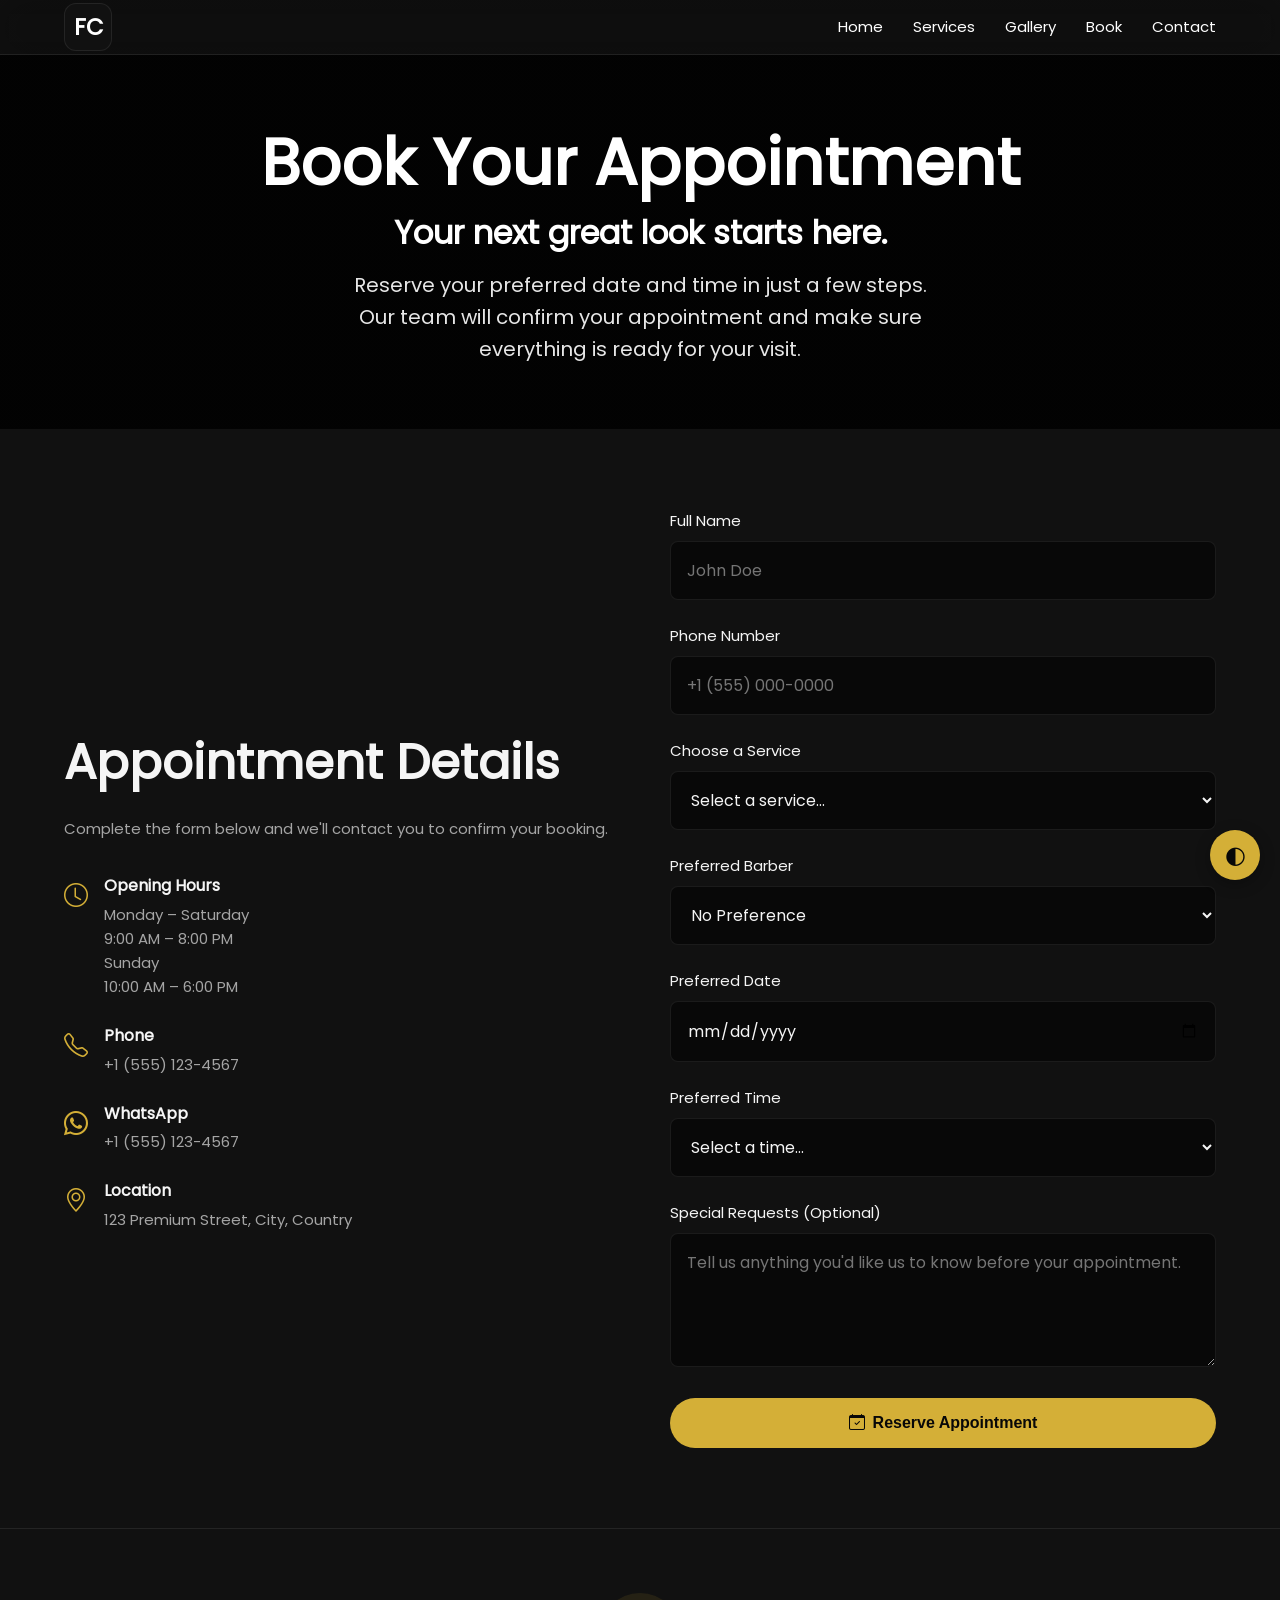
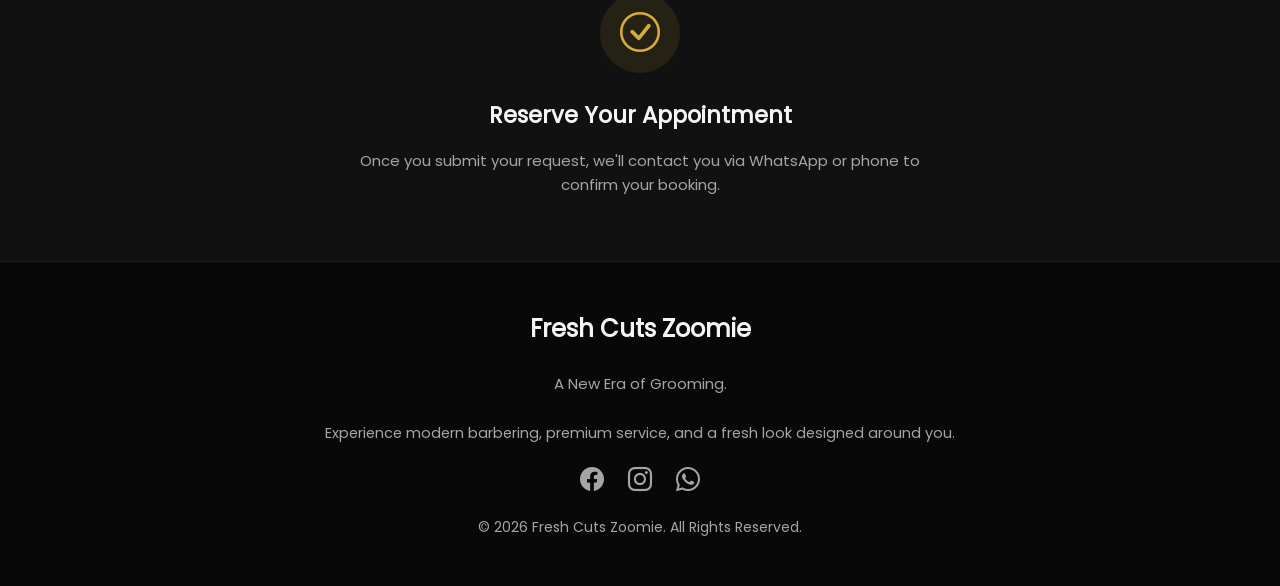
==== booking.html @ 2fecb8e7 "Add salon website files" ====
<!DOCTYPE html>
<html lang="en">
<head>
  <meta charset="UTF-8" />
  <meta name="viewport" content="width=device-width, initial-scale=1.0" />
  <title>Book Appointment | Fresh Cuts Zoomie</title>

  <link rel="stylesheet" href="assets/css/style.css" />
  <link rel="stylesheet" href="assets/css/bootstrap-icons.css" />
  <link rel="stylesheet" href="assets/css/header.css" />
  <link rel="stylesheet" href="assets/css/home.css" />
</head>
<body data-theme="obsidian">

    <header>
        <nav>
            <div class="logo ctr">
                <h2>FC</h2>
            </div>

            <button class="hamburger" id="hamburger">
                <span></span>
                <span></span>
                <span></span>
            </button>

            <ul class="nav-links fl">
                <li><a href="index.html">Home</a></li>
                <li><a href="index.html#services">Services</a></li>
                <li><a href="index.html#gallery">Gallery</a></li>
                <li><a href="booking.html" class="active">Book</a></li>
                <li><a href="contact.html">Contact</a></li>
            </ul>
        </nav>

        <div class="side-drawer" id="sideDrawer">
            <button class="close-drawer" id="closeDrawer">
                <i class="bi bi-x-lg"></i>
            </button>
            <ul class="drawer-links">
                <li><a href="index.html" class="drawer-link"><i class="bi bi-house"></i> Home</a></li>
                <li><a href="index.html#services" class="drawer-link"><i class="bi bi-scissors"></i> Services</a></li>
                <li><a href="index.html#gallery" class="drawer-link"><i class="bi bi-images"></i> Gallery</a></li>
                <li><a href="booking.html" class="drawer-link"><i class="bi bi-calendar-check"></i> Book</a></li>
                <li><a href="contact.html" class="drawer-link"><i class="bi bi-envelope"></i> Contact</a></li>
            </ul>
            <div class="drawer-footer">
                <div class="drawer-branding">
                    <div class="drawer-logo">FC</div>
                    <h4>Fresh Cuts Zoomie</h4>
                    <p>New Era of Hair Cuts</p>
                </div>
                <div class="drawer-socials">
                    <a href="#"><i class="bi bi-facebook"></i></a>
                    <a href="#"><i class="bi bi-instagram"></i></a>
                    <a href="#"><i class="bi bi-whatsapp"></i></a>
                </div>
            </div>
        </div>
    </header>

    <!-- Booking Hero -->
    <section class="booking-hero fl-c fade-up">
        <div class="contact-hero-content">
            <h1>Book Your Appointment</h1>
            <h2>Your next great look starts here.</h2>
            <p>Reserve your preferred date and time in just a few steps. Our team will confirm your appointment and make sure everything is ready for your visit.</p>
        </div>
    </section>

    <!-- Booking Form Section -->
    <section class="contact-form fl-c fade-up">
        <div class="contact-content h-sp">

            <div class="contact-info">
                <h2>Appointment Details</h2>
                <p>Complete the form below and we'll contact you to confirm your booking.</p>
                
                <div class="contact-details">
                    <div class="contact-item">
                        <i class="bi bi-clock"></i>
                        <div>
                            <h4>Opening Hours</h4>
                            <p>Monday – Saturday</p>
                            <p>9:00 AM – 8:00 PM</p>
                            <p>Sunday</p>
                            <p>10:00 AM – 6:00 PM</p>
                        </div>
                    </div>

                    <div class="contact-item">
                        <i class="bi bi-telephone"></i>
                        <div>
                            <h4>Phone</h4>
                            <p>+1 (555) 123-4567</p>
                        </div>
                    </div>

                    <div class="contact-item">
                        <i class="bi bi-whatsapp"></i>
                        <div>
                            <h4>WhatsApp</h4>
                            <p>+1 (555) 123-4567</p>
                        </div>
                    </div>

                    <div class="contact-item">
                        <i class="bi bi-geo-alt"></i>
                        <div>
                            <h4>Location</h4>
                            <p>123 Premium Street, City, Country</p>
                        </div>
                    </div>
                </div>
            </div>

            <div class="contact-form-wrapper">
                <form class="contact-form-inner" id="bookingForm">
                    <div class="form-group">
                        <label for="name">Full Name</label>
                        <input type="text" id="name" name="name" placeholder="John Doe" required>
                    </div>

                    <div class="form-group">
                        <label for="phone">Phone Number</label>
                        <input type="tel" id="phone" name="phone" placeholder="+1 (555) 000-0000" required>
                    </div>

                    <div class="form-group">
                        <label for="service">Choose a Service</label>
                        <select id="service" name="service" required>
                            <option value="">Select a service...</option>
                            <option value="classic">Classic Fade</option>
                            <option value="premium">Premium Haircut</option>
                            <option value="beard">Beard Experience</option>
                            <option value="styling">Hair Styling</option>
                            <option value="transformation">Complete Transformation</option>
                        </select>
                    </div>

                    <div class="form-group">
                        <label for="barber">Preferred Barber</label>
                        <select id="barber" name="barber">
                            <option value="">No Preference</option>
                            <option value="michael">Michael</option>
                            <option value="brian">Brian</option>
                            <option value="david">David</option>
                            <option value="james">James</option>
                        </select>
                    </div>

                    <div class="form-group">
                        <label for="date">Preferred Date</label>
                        <input type="date" id="date" name="date" required>
                    </div>

                    <div class="form-group">
                        <label for="time">Preferred Time</label>
                        <select id="time" name="time" required>
                            <option value="">Select a time...</option>
                            <option value="09:00">9:00 AM</option>
                            <option value="10:00">10:00 AM</option>
                            <option value="11:00">11:00 AM</option>
                            <option value="12:00">12:00 PM</option>
                            <option value="13:00">1:00 PM</option>
                            <option value="14:00">2:00 PM</option>
                            <option value="15:00">3:00 PM</option>
                            <option value="16:00">4:00 PM</option>
                            <option value="17:00">5:00 PM</option>
                            <option value="18:00">6:00 PM</option>
                            <option value="19:00">7:00 PM</option>
                        </select>
                    </div>

                    <div class="form-group">
                        <label for="notes">Special Requests (Optional)</label>
                        <textarea id="notes" name="notes" rows="4" placeholder="Tell us anything you'd like us to know before your appointment."></textarea>
                    </div>

                    <button type="submit" class="submit-btn">
                        <i class="bi bi-calendar-check"></i> Reserve Appointment
                    </button>
                </form>
            </div>

        </div>
    </section>

    <!-- Confirmation Note -->
    <section class="booking-confirmation fl-c fade-up">
        <div class="confirmation-content">
            <div class="confirmation-icon">
                <i class="bi bi-check-circle"></i>
            </div>
            <h2>Reserve Your Appointment</h2>
            <p>Once you submit your request, we'll contact you via WhatsApp or phone to confirm your booking.</p>
        </div>
    </section>


    <!-- Footer -->
    <footer class="footer fl-c">
        <h3>Fresh Cuts Zoomie</h3>
        <p>A New Era of Grooming.</p>
        <p style="font-size: 0.9rem; color: var(--text-muted); margin-top: 10px;">Experience modern barbering, premium service, and a fresh look designed around you.</p>

        <div class="footer-socials fl">
            <a href="#"><i class="bi bi-facebook"></i></a>
            <a href="#"><i class="bi bi-instagram"></i></a>
            <a href="#"><i class="bi bi-whatsapp"></i></a>
        </div>

        <small>© 2026 Fresh Cuts Zoomie. All Rights Reserved.</small>
    </footer>


    <script src="assets/js/app.js"></script>
</body>
</html>
---- assets/css/style.css ----
*{
    box-sizing: border-box;
    padding: 0%;
    margin: 0%;
    list-style: none;
}


:root{
    /* Default Obsidian Theme */
    --bg: #080808;
    --surface: #111111;
    --surface-secondary: #181818;
    --text-primary: #F5F5F5;
    --text-muted: #A5A5A5;
    --accent: #D4AF37;
    --accent-hover: #E5C048;
    --border: rgba(255,255,255,0.08);
    --border-hover: rgba(255,255,255,0.15);
    --glass: rgba(255,255,255,0.05);
    --shadow: 0 20px 40px rgba(0,0,0,0.4);
}

[data-theme="ivory"] {
    /* Ivory Studio Theme */
    --bg: #FAF8F3;
    --surface: #FFFFFF;
    --surface-secondary: #F2EDE5;
    --text-primary: #171717;
    --text-muted: #777777;
    --accent: #B08D57;
    --accent-hover: #C49D63;
    --border: rgba(0,0,0,0.08);
    --border-hover: rgba(0,0,0,0.15);
    --glass: rgba(0,0,0,0.02);
    --shadow: 0 20px 40px rgba(0,0,0,0.08);
}


@font-face {
    font-family: "Poppins";
    src: url(../fonts/Poppins-Regular.woff);
}

body{
    font-family: "Poppins", sans-serif;
    font-size: 15px;
    line-height: 1.6;
    scroll-behavior: smooth;
    background: var(--bg);
    color: var(--text-primary);
    transition: background 0.3s ease, color 0.3s ease;
}

img{
    width: 100%;
    height: 100%;
    object-fit: cover;
}

.img img{
    width: 100%;
    height: 100%;
    object-fit: cover;
}

/* default classes */
.ctr{
    display: flex;
    align-items: center;
    justify-content: center;
}

.fl-c{
    display: flex;
    align-items: center;
    justify-content: center;
    flex-direction: column;
}

.fl{
    display: flex;
}

.v-sp{
    display: flex;
    align-items: center;
    justify-content: space-between;
    flex-direction: column;
}

.h-sp{
    display: flex;
    align-items: center;
    justify-content: space-between;
}

/* Scroll Animations */
.fade-up {
    opacity: 0;
    transform: translateY(30px);
    transition: opacity 0.6s ease-out, transform 0.6s ease-out;
}

.fade-up.visible {
    opacity: 1;
    transform: translateY(0);
}

.reveal {
    opacity: 0;
    transform: scale(0.95);
    transition: opacity 0.8s ease-out, transform 0.8s ease-out;
}

.reveal.visible {
    opacity: 1;
    transform: scale(1);
}

.zoom-in {
    opacity: 0;
    transform: scale(0.9);
    transition: opacity 0.7s ease-out, transform 0.7s ease-out;
}

.zoom-in.visible {
    opacity: 1;
    transform: scale(1);
}

/* Mobile Optimizations */
@media (max-width: 768px) {
    * {
        box-sizing: border-box;
    }

    html, body {
        overflow-x: hidden;
        width: 100%;
    }

    body {
        font-size: 14px;
    }

    header nav {
        width: 100% !important;
        padding: 0.5rem 1rem !important;
    }

    header nav .logo {
        width: 35px !important;
        height: 35px !important;
    }

    header nav .logo h2 {
        font-size: 14px;
        padding: 14px;
    }

    header nav .nav-links {
        gap: 15px;
        font-size: 0.875rem;
        display: none;
    }

    header .hamburger {
        display: flex !important;
        font-size: 0.5rem !important;
    }

    /* Hero */
    .hero{
        padding-top: 2rem !important;
    }

    .hero .hero-cont {
        padding: 1.5rem 1rem !important;
        height: auto !important;
        flex-direction: column;
        text-align: center;
    }

    .hero .hero-cont .h-c-l h1 {
        font-size: clamp(1.75rem, 12vw, 3rem);
        letter-spacing: -1px;
        line-height: 1.1;
    }

    .hero .hero-cont .h-c-l h2 {
        font-size: 0.875rem;
    }

    .hero .hero-cont .h-c-l p {
        font-size: 0.875rem;
        max-width: 100%;
        line-height: 1.5;
    }

    .hero .hero-cont .h-cta {
        flex-direction: column;
        width: 100%;
        gap: 10px;
    }

    .hero .hero-cont .h-cta a {
        width: 100%;
        justify-content: center;
        padding: 0.5rem 1rem;
        font-size: 0.875rem;
    }

    .hero .h-c-r {
        display: none;
    }



/* h-bottom */

#xem
{
    padding: 2rem 1.5rem !important;
}

    .h-bottom {
        width: 100% !important;
        height: auto;
        padding: 1rem 0 !important;
    }

    .h-bottom .h-btm-01 {
        flex-direction: column !important;
        gap: 15px; 
    }

    .h-bottom .h-btm-01 .img {
        width: 100% !important;
        height: 180px;
    }

    .h-bottom .facts {
        width: 100% !important;
    }

    .h-bottom .facts .facts-wrapper .fact-01 {
        height: auto !important;
        flex-direction: column;
        gap: 15px;
        padding: 15px;
    }

    .h-bottom .facts .facts-wrapper .fact-01 .ft-1 {
        width: 100% !important;
        text-align: center;
        padding: 10px;
    }

    .h-bottom .facts .facts-wrapper .fact-01 .ft-1:nth-child(1) {
        border-right: none;
        border-bottom: 1px solid var(--border);
    }

    .cta-content h3{
        width: 100% !important;
        font-size: 26px !important;
    }


    /* About */

    .abt {
        width: 100%;
        height: auto !important;
        padding: 2rem 1rem !important;
        flex-direction: column;
    }

    .abt .abt-l {
        width: 100% !important;
    }

    .abt .abt-l .img {
        margin-top: 20px;
        height: 200px;
    }

    .abt .abt-r {
        width: 100%;
        align-items: stretch;
        flex-direction: column !important;
    }

    .abt .abt-r .xp {
        flex-direction: column;
        height: auto !important;
        padding: 15px;
    }

    .abt .abt-r .xp h3 {
        font-size: 2rem;
    }

    /* services */

    .services {
        height: auto !important;
        padding: 2rem 1.5rem !important;
    }

    .services .ser-cards {
        flex-direction: column;
        gap: 20px;
    }

    .services .ser-cards .ser-c {
        width: 100% !important;
        height: auto;
        border-radius: 16px !important;
    }

    .services .ser-cards .ser-c .ser-img {
        height: 180px;
    }

    /* Testimonial */

    .test {
        height: auto;
        padding: 2rem 1rem !important;
    }

    .test .tst-slider .tst-sld {
        width: 100% !important;
        height: auto;
        flex-direction: column;
        text-align: center;
        padding: 20px;
    }

    .test .tst-slider .tst-sld .img {
        width: 80px !important;
        height: 80px !important;
        border-radius: 100% !important;
        background: var(--surface-secondary) !important;
        overflow: hidden !important;
        border: 3px solid var(--border) !important;
        box-shadow: var(--shadow) !important;
    }

    .test .tst-slider .tst-sld .img img {
        width: 100% !important;
        height: 100% !important;
        object-fit: cover !important;
    }

    /* CTA Section */
    .cta-section{
        width: 100%;
        background: var(--surface);
        border-top: 1px solid var(--border);
        padding: 4rem 4rem;
    }

    .cta-section .h-bottom{
        padding: 0;
        min-height: auto;
    }

    .cta-section .h-btm-01{
        gap: 40px;
    }

    .cta-section .h-btm-01 .img{
        width: 35%;
        height: 300px;
        border-radius: 16px;
    }

    .cta-section .h-btm-01 .img img{
        width: 100%;
        height: 100%;
        object-fit: cover;
    }

    .cta-section .cta-content{
        width: 55%;
        gap: 24px;
        padding: 0;
    }

    .cta-section .cta-content h3{
        font-size: 2.5rem;
    }

    .cta-section .cta-content p{
        font-size: 1.1rem;
    }

    .cta-section .cta-buttons{
        gap: 16px;
    }

    .cta-section .cta-primary, .cta-section .cta-secondary{
        padding: 14px 28px;
    }

    .cta-section .cta-features{
        flex-direction: row;
        gap: 24px;
    }

    .incta {
        height: auto;
        padding: 2rem 1rem;
    }

    .incta .incta-inner {
        flex-direction: column;
    }

    .incta .in-slide {
        width: 100%;
    }

    /* Gallery */

    .gallery {
        padding: 2rem 1rem !important;
    }

    .gallery .gal-grid .top-gal {
        flex-direction: column;
    }

    .gallery .gal-grid .top-gal:nth-child(2) {
        flex-direction: column;
    }

    .gallery .gal-grid .top-gal .gal-img {
        width: 100% !important;
        height: 200px;
    }

    .booking {
        padding: 2rem 1rem !important;
    }

    .booking .book-btns {
        flex-direction: column;
        width: 100% !important;
    }

    .booking .book-btns a {
        width: 100% !important;
        justify-content: center;
    }

    .footer {
        padding: 2rem 1rem !important;
        text-align: center;
    }

    .footer .footer-socials {
        justify-content: center;
    }

    /* Theme switcher on mobile */
    .theme-switcher {
        bottom: 15px !important;
        right: 15px !important;
        width: 45px !important;
        height: 45px !important;
        font-size: 20px !important;
    }

    /* Pricing Section Mobile */
    .pricing {
        padding: 2rem 1.5rem !important;
    }

    .pricing .pricing-cards {
        flex-direction: column;
    }

    .pricing .price-card {
        max-width: 100%;
        width: 100%;
    }

    .pricing .price-card.featured {
        transform: scale(1);
    }

    .pricing .price-card.featured:hover {
        transform: translateY(-8px);
    }

    /* Team Section Mobile */
    .team {
        padding: 2rem 1.5rem !important;
    }

    .team .team-grid {
        flex-direction: column;
    }

    .team .team-member {
        width: 100% !important;
    }

    /* FAQ Section Mobile */
    .faq {
        padding: 2rem 1.5rem !important;
    }

    .faq .faq-container {
        max-width: 100% !important;
    }

    /* Location Section Mobile */
    .location {
        padding: 2rem 1.5rem !important;
    }

    .location .location-content {
        flex-direction: column;
    }

    .location .map-section {
        height: 300px !important;
    }

    /* Transformations Section Mobile */
    .transformations {
        padding: 2rem 1.5rem !important;
    }

    .transformations .transform-grid {
        flex-direction: column;
    }

    .transformations .transform-item {
        width: 100%;
    }

    .transformations .transform-item .transform-images {
        height: 150px;
    }

    /* Gift Cards Section Mobile */
    .gift-cards {
        padding: 2rem 1.5rem !important;
    }

    .gift-cards .gift-content {
        flex-direction: column;
        gap: 40px;
    }

    .gift-cards .gift-visual {
        order: -1;
    }

    .gift-cards .gift-card-preview .gift-card {
        width: 260px;
        height: 160px;
    }

    /* Products Section Mobile */
    .products {
        padding: 2rem 1.5rem !important;
    }

    .products .products-grid {
        flex-direction: column;
    }

    .products .product-item {
        width: 100% !important;
        max-width: 100%;
    }

    /* Team Section Mobile */
    .team {
        padding: 2rem 1.5rem !important;
    }

    .team .team-grid {
        flex-direction: column;
    }

    .team .team-member {
        width: 100%;
        max-width: 100%;
    }

    /* Contact Form Section Mobile */
    .contact-form {
        padding: 2rem 1.5rem !important;
    }

    .contact-form .contact-content {
        flex-direction: column;
        gap: 40px;
    }

    /* Contact Hero Section Mobile */
    .contact-hero {
        padding: 4rem 1.5rem 2rem;
    }

    .contact-hero .contact-hero-content h1 {
        font-size: clamp(2rem, 8vw, 3rem);
    }

    .contact-hero .contact-hero-content p {
        font-size: 1rem;
    }
}
---- assets/css/header.css ----
header{
    position: fixed;
    top: 0%;
    width: 100%;
    background: var(--glass);
    backdrop-filter: blur(20px);
    -webkit-backdrop-filter: blur(20px);
    z-index: 1000;
    border-bottom: 1px solid var(--border);

    nav{
        width: 100%;
        display: flex;
        align-items: center;
        justify-content: space-between;
        gap: 30px;
        padding: 0.2rem 4rem;

        .logo{
            width: 48px;
            height: 48px;
            border-radius: 12px;
            background: var(--surface);
            color: var(--accent);
            border: 1px solid var(--border);
            transition: all 0.3s ease;
        }

        .logo:hover{
            border-color: var(--accent);
            box-shadow: 0 0 20px rgba(212, 175, 55, 0.2);

            h2{
                font-size: 20px;
                font-weight: 600;
            }
        }

        .nav-links{
            gap: 30px;
            li{
                a{
                    font-weight: 500;
                    color: var(--text-primary);
                    text-decoration: none;
                    transition: color 0.3s ease;
                }

                a:hover{
                    color: var(--accent);
                }
            }
        }
    }

    .hamburger{
        display: none;
        flex-direction: column;
        justify-content: center;
        gap: 5px;
        width: 36px;
        height: 36px;
        background: transparent;
        border: 2px solid var(--accent);
        border-radius: 10px;
        cursor: pointer;
        padding: 8px;
        z-index: 1002;
        transition: all 0.3s ease;

        span{
            width: 100%;
            height: 2px;
            background: var(--accent);
            border-radius: 2px;
            transition: all 0.3s ease;
        }
    }

    .hamburger:hover{
        background: rgba(212, 175, 55, 0.1);
        box-shadow: 0 4px 15px rgba(212, 175, 55, 0.3);
        transform: scale(1.05);
    }

    .side-drawer{
        position: fixed;
        top: 0;
        right: -400px;
        width: 320px;
        height: 100vh;
        background: var(--surface);
        z-index: 999;
        padding: 100px 30px 30px;
        transition: right 0.4s cubic-bezier(0.4, 0, 0.2, 1);
        border-left: 1px solid var(--border);
        box-shadow: -10px 0 40px rgba(0, 0, 0, 0.3);
        display: flex;
        flex-direction: column;
        justify-content: space-between;

        .close-drawer{
            position: absolute;
            top: 25px;
            right: 25px;
            width: 36px;
            height: 36px;
            background: var(--accent);
            border: none;
            border-radius: 50%;
            cursor: pointer;
            color: var(--bg);
            font-size: 18px;
            display: flex;
            align-items: center;
            justify-content: center;
            transition: all 0.3s ease;
            box-shadow: 0 4px 15px rgba(212, 175, 55, 0.3);
        }

        .close-drawer:hover{
            background: var(--accent);
            transform: rotate(90deg);
            box-shadow: 0 6px 20px rgba(212, 175, 55, 0.5);
        }

        .drawer-links{
            list-style: none;
            padding: 0;
            margin: 0;
            display: flex;
            flex-direction: column;
            gap: 8px;

            li{
                a{
                    font-size: 18px;
                    font-weight: 600;
                    color: var(--text-primary);
                    text-decoration: none;
                    transition: all 0.3s ease;
                    display: flex;
                    align-items: center;
                    gap: 15px;
                    padding: 16px 20px;
                    border-radius: 12px;
                    letter-spacing: 0.5px;

                    i{
                        font-size: 22px;
                        color: var(--accent);
                        transition: transform 0.3s ease;
                    }
                }

                a:hover{
                    color: var(--accent);
                    background: rgba(212, 175, 55, 0.15);
                    transform: translateX(8px);

                    i{
                        transform: scale(1.1);
                    }
                }
            }
        }

        .drawer-footer{
            margin-top: auto;
            padding-top: 30px;
            border-top: 1px solid var(--border);

            .drawer-branding{
                text-align: center;
                margin-bottom: 20px;

                .drawer-logo{
                    width: 60px;
                    height: 60px;
                    border-radius: 16px;
                    background: var(--accent);
                    color: var(--bg);
                    display: flex;
                    align-items: center;
                    justify-content: center;
                    font-size: 24px;
                    font-weight: 700;
                    margin: 0 auto 15px;
                    box-shadow: 0 4px 20px rgba(212, 175, 55, 0.4);
                }

                h4{
                    color: var(--text-primary);
                    font-size: 18px;
                    margin: 0 0 5px;
                    font-weight: 600;
                }

                p{
                    color: var(--text-muted);
                    font-size: 14px;
                    margin: 0;
                }
            }

            .drawer-socials{
                display: flex;
                justify-content: center;
                gap: 20px;

                a{
                    width: 40px;
                    height: 40px;
                    border-radius: 50%;
                    background: var(--surface-secondary);
                    color: var(--text-primary);
                    display: flex;
                    align-items: center;
                    justify-content: center;
                    font-size: 18px;
                    transition: all 0.3s ease;
                    border: 1px solid var(--border);
                }

                a:hover{
                    background: var(--accent);
                    color: var(--bg);
                    transform: translateY(-3px);
                    box-shadow: 0 4px 15px rgba(212, 175, 55, 0.4);
                }
            }
        }
    }

    .side-drawer.open{
        right: 0;
    }
}
---- assets/css/home.css ----
.hero{
    width: 100%;
    height: auto;
    overflow: hidden;
    background: var(--bg);
    position: relative;

    .hero-video{
        position: absolute;
        top: 0;
        left: 0;
        width: 100%;
        height: 100%;
        object-fit: cover;
        z-index: 0;
        animation: slowVideo 60s linear infinite;
    }

    @keyframes slowVideo{
        0%{
            transform: scale(1);
        }
        50%{
            transform: scale(1.1);
        }
        100%{
            transform: scale(1);
        }
    }

    .hero-overlay{
        position: absolute;
        top: 0;
        left: 0;
        width: 100%;
        height: 100%;
        background: linear-gradient(to bottom, rgba(0, 0, 0, 0.7), rgba(0, 0, 0, 0.85));
        z-index: 1;
    }

    .hero-cont{
        position: relative;
        z-index: 2;
        width: 100%;
        height: 80vh;
        padding: 4rem;

        .h-c-l{
            h1{
                font-size: clamp(3rem, 8vw, 7rem);
                line-height: 0.95;
                letter-spacing: -3px;
                color: #ffffff;
                margin-bottom: 1rem;
            }

            h2{
                color: rgba(255, 255, 255, 0.9);
                font-size: 1.25rem;
                font-weight: 400;
                margin-bottom: 1rem;
            }

            p{
                color: rgba(255, 255, 255, 0.8);
                margin: 1.5rem 0;
                max-width: 500px;
            }

            .h-cta{
                align-items: center;
                gap: 20px;
                margin-top: 20px;

                a{
                    border: 1px solid var(--accent);
                    text-decoration: none;
                    background: var(--accent);
                    color: var(--bg);
                    text-transform: uppercase;
                    gap: 8px;
                    padding: 0.75rem 1.5rem;
                    font-size: 0.875rem;
                    border-radius: 50px;
                    font-weight: 600;
                    letter-spacing: 1px;
                    transition: all 0.3s ease;
                    box-shadow: 0 4px 15px rgba(212, 175, 55, 0.3);
                }

                a:hover{
                    background: var(--accent-hover);
                    transform: translateY(-3px);
                    box-shadow: 0 8px 25px rgba(212, 175, 55, 0.4);
                }

                .icky{
                    border: 1px solid var(--accent);
                    border-radius: 100%;
                    width: 32px;
                    height: 32px;
                    display: flex;
                    align-items: center;
                    justify-content: center;
                }
            }
        }

        .h-c-r{
            width: 30%;
            position: relative;

            .stroke-txt{
                width: 100%;
                position: absolute;
                top: -80px;
                right: -100px;
                transform: rotate(90deg);

                h4{
                    font-size: 2rem;
                    -webkit-text-stroke-color: var(--accent);
                    -webkit-text-stroke-width: 1px;
                    color: transparent;
                }
            }

            .socials{
                flex-direction: column;
                position: absolute;
                padding: 14px;
                transform: rotate(90deg);
                top: -90px;
                right: -180px;
                /* background: var(--fyt-b); */

                a{
                    text-decoration: none;
                    color: #ffffff;
                    position: relative;
                    margin-left: 10px;
                }

                .icky{
                    padding: 4px 8px;
                    background: black;
                    color: var(--txt-l);
                    border-radius: 100%;
                    /* display: none; */
                }
            }
        }
    }
}

/* h-bottom-section */
.h-bottom-section{
    width: 100%;
    background: var(--surface);
    border-top: 1px solid var(--border);
}

.h-bottom{
    width: 100%;
    min-height: 300px;
    padding: 2rem 4rem;
}

.h-btm-01{
    width: 100%;
    display: flex;
    justify-content: space-between;
    gap: 40px;
}

.h-btm-01 .img{
                width: 50%;
                height: 210px;
                background: var(--bg);
                position: relative;
                overflow: hidden;
            }

            .img::after{
                content: '';
                position: absolute;
                inset: 0;
                background: linear-gradient(to top, rgba(0,0,0,0.6), transparent);
                pointer-events: none;
            }

            .cta-content{
                width: 50%;
                display: flex;
                flex-direction: column;
                justify-content: center;
                gap: 20px;
                padding: 20px;

                h3{
                    font-size: 2rem;
                    color: var(--text-primary);
                    font-weight: 700;
                    line-height: 1.2;
                }

                p{
                    color: var(--text-muted);
                    line-height: 1.6;
                    font-size: 1rem;
                }

                .cta-buttons{
                    display: flex;
                    gap: 15px;
                    flex-wrap: wrap;

                    .cta-primary{
                        background: var(--accent);
                        color: var(--bg);
                        padding: 12px 24px;
                        border-radius: 8px;
                        text-decoration: none;
                        font-weight: 600;
                        display: flex;
                        align-items: center;
                        gap: 8px;
                        transition: all 0.3s ease;
                        box-shadow: 0 4px 15px rgba(212, 175, 55, 0.3);
                    }

                    .cta-primary:hover{
                        transform: translateY(-2px);
                        box-shadow: 0 6px 20px rgba(212, 175, 55, 0.4);
                    }

                    .cta-secondary{
                        background: var(--surface);
                        color: var(--text-primary);
                        padding: 12px 24px;
                        border-radius: 8px;
                        text-decoration: none;
                        font-weight: 600;
                        display: flex;
                        align-items: center;
                        gap: 8px;
                        transition: all 0.3s ease;
                        border: 1px solid var(--border);
                    }

                    .cta-secondary:hover{
                        background: var(--surface-secondary);
                        border-color: var(--accent);
                        color: var(--accent);
                    }
                }

                .cta-features{
                    display: flex;
                    flex-direction: column;
                    gap: 12px;

                    .feature{
                        display: flex;
                        align-items: center;
                        gap: 10px;
                        color: var(--text-primary);
                        font-size: 0.95rem;

                        i{
                            color: var(--accent);
                            font-size: 1.1rem;
                        }
                    }
                }
}

/* about */
.abt{
    width: 100%;
    height: 100vh;
    gap: 50px;
    padding: 2rem 4rem;
    background: var(--bg);
}

.abt-l{
    width: 100%;
    height: 100%;
}

.abt-l-top h2{
    color: var(--text-primary);
    font-size: clamp(2rem, 4vw, 3rem);
    line-height: 1.1;
    margin-bottom: 1rem;
}

.abt-l-top p{
    color: var(--text-muted);
    max-width: 500px;
}

.abt-l .img{
    width: 100%;
    height: 300px;
    border-radius: 12px;
    overflow: hidden;
    box-shadow: var(--shadow);
    position: relative;
}

.abt-l .img::after{
    content: '';
    position: absolute;
    inset: 0;
    background: linear-gradient(to top, rgba(0,0,0,0.4), transparent);
    pointer-events: none;
}

.abt-r{
    width: 100%;
    height: 100%;
    display: flex;
    flex-direction: column;
    justify-content: end;
    align-items: end;
    background: var(--surface);
}

.abt-r-lft{
    width: 100%;
}

.abt-r-lft .xp{
    border-bottom: 1px solid var(--border);
    width: 100%;
    height: 240px;
    padding: 24px;
    display: flex;
    justify-content: space-between;
    align-items: end;
    transition: all 0.3s ease;
}

.abt-r-lft .xp h4{
    font-weight: 400;
    color: var(--text-muted);
    font-size: 0.875rem;
    text-transform: uppercase;
    letter-spacing: 1px;
}

.abt-r-lft .xp h3{
    font-size: 3.5rem;
    color: var(--accent);
    font-weight: 700;
}

.abt-r-lft .xp:hover{
    background: var(--surface-secondary);
}

.abt-r-lft .xp:nth-child(2){
    border-left: 1px solid var(--border);
}

.abt-r-ryt{
    width: 100%;
}

.abt-r-ryt .xp{
    width: 100%;
    padding: 24px;
    height: 240px;
    border-bottom: 1px solid var(--border);
    display: flex;
    gap: 20px;
    justify-content: space-between;
    align-items: end;
    transition: all 0.3s ease;
}

.abt-r-ryt .xp h4{
    font-weight: 400;
    color: var(--text-muted);
    font-size: 0.875rem;
    text-transform: uppercase;
    letter-spacing: 1px;
}

.abt-r-ryt .xp h3{
    font-size: 3.5rem;
    color: var(--accent);
    font-weight: 700;
}

.abt-r-ryt .xp:hover{
    background: var(--surface-secondary);
}

.abt-r-ryt .xp:nth-child(2){
    border-left: 1px solid var(--border);
    background: var(--accent);
    color: var(--bg);
}

.abt-r-ryt .xp:nth-child(2) h4{
    color: var(--bg);
}

.abt-r-ryt .xp:nth-child(2) h3{
    color: var(--bg);
}


.services{
    width: 100%;
    height: 100vh;
    padding: 4rem;
    background: var(--bg);

    .ser-top{
        width: 100%;
        margin-bottom: 60px;

        h2{
            font-size: clamp(2rem, 4vw, 3rem);
            color: var(--text-primary);
            margin-bottom: 0.5rem;
        }

        p{
            color: var(--text-muted);
        }
    }

    .ser-cards{
        width: 100%;
        gap: 30px;

        .ser-c{
            width: 400px;
            height: 320px;
            background: var(--surface);
            box-shadow: var(--shadow);
            padding: 0;
            transition: all 0.4s ease;
            border: 1px solid var(--border);
            border-radius: 16px;
            position: relative;
            overflow: hidden;
            display: flex;
            flex-direction: column;

            .ser-img{
                width: 100%;
                height: 180px;
                overflow: hidden;
                position: relative;

                img{
                    width: 100%;
                    height: 100%;
                    object-fit: cover;
                    transition: transform 0.4s ease;
                }
            }

            .ser-img::after{
                content: '';
                position: absolute;
                inset: 0;
                background: linear-gradient(to top, rgba(0,0,0,0.5), transparent);
                pointer-events: none;
            }
            
            h4{
                color: var(--text-primary);
                font-size: 1.25rem;
                margin: 1rem 1.5rem 0.5rem;
                font-weight: 600;
            }
            
            p{
                color: var(--text-muted);
                margin: 0 1.5rem 1rem;
                line-height: 1.5;
                font-size: 0.9rem;
            }
            
            a{
                color: var(--accent);
                text-decoration: none;
                font-size: 1.25rem;
                transition: all 0.3s ease;
                margin: 0 1.5rem 1.5rem;
            }
            
            a:hover{
                color: var(--accent-hover);
                transform: translateX(5px);
            }
        }
        
        .ser-c:hover{
            transform: translateY(-8px);
            border-color: var(--border-hover);
            box-shadow: 0 30px 60px rgba(0,0,0,0.3);

            .ser-img img{
                transform: scale(1.1);
            }
        }
    }
}

.test{
    width: 100%;
    height: 480px;
    padding: 4rem;
    background: var(--bg);

    .t-top{
        h2{
            color: var(--text-primary);
            margin-bottom: 0.5rem;
        }
        
        p{
            color: var(--text-muted);
        }
    }
    
    .tst-slider{
        width: 100%;
        margin-top: 50px;
        position: relative;
    }

    .tst-sld{
        width: 90%;
        height: 200px;
        padding: 32px;
        position: absolute;
        background: var(--surface);
        box-shadow: var(--shadow);
        display: flex;
        align-items: center;
        gap: 24px;
        border-radius: 16px;
        border: 1px solid var(--border);
        transform: translateX(50px) translateY(-20px);
        opacity: 0.6;
        transition: transform 0.6s cubic-bezier(0.4, 0, 0.2, 1), opacity 0.6s cubic-bezier(0.4, 0, 0.2, 1);
    }

    .tst-sld .img{
        width: 80px;
        height: 80px;
        border-radius: 100%;
        background: var(--surface-secondary);
        overflow: hidden;
        border: 3px solid var(--border);
        box-shadow: var(--shadow);
    }

    .tst-sld .img img{
        width: 100%;
        height: 100%;
        object-fit: cover;
    }

    .tst-sld .cont h4{
        color: var(--text-primary);
        margin-bottom: 0.5rem;
    }

    .tst-sld .cont p{
        color: var(--text-muted);
        font-style: italic;
    }

    .tst-sld .bi-star-fill{
        color: var(--accent);
    }

    .tst-sld.active{
        transform: translateX(0) translateY(0);
        opacity: 1;
        z-index: 2;
        background-color: var(--surface);
        border-color: var(--border-hover);
    }

    .tst-sld.active .img{
        border-color: var(--accent);
    }
}

.booking-confirmation{
    width: 100%;
    padding: 4rem 2rem;
    background: var(--surface);
    border-top: 1px solid var(--border);
}

.confirmation-content{
    max-width: 600px;
    margin: 0 auto;
    text-align: center;
}

.confirmation-icon{
    width: 80px;
    height: 80px;
    margin: 0 auto 1.5rem;
    background: rgba(212, 175, 55, 0.1);
    border-radius: 50%;
    display: flex;
    align-items: center;
    justify-content: center;
}

.confirmation-icon i{
    font-size: 40px;
    color: var(--accent);
}

.booking-confirmation h2{
    color: var(--text-primary);
    margin-bottom: 1rem;
}

.booking-confirmation p{
    color: var(--text-muted);
    line-height: 1.6;
}

.incta{
    width: 100%;
    height: 350px;
    padding: 2rem 4rem;
    position: relative;
    background: var(--surface);
    overflow-x: hidden;

    .incta-top{
        h2{
            color: var(--text-primary);
            margin-bottom: 0.5rem;
        }
        
        p{
            color: var(--text-muted);
        }
    }
    
    .incta-inner{
        width: 100%;
        position: absolute;
        display: flex;
        gap: 20px;
        margin-top: 24px;

        .in-slide{
            width: 200px;
            height: 200px;
            position: absolute;
            left: max(calc(200px * 6), 100%);
            display: flex;
            flex-direction: column;
            background: var(--bg);
            box-shadow: var(--shadow);
            overflow: hidden;
            border-radius: 12px;
            border: 1px solid var(--border);

            .img{
                width: 100%;
                height: 140px;
                border-radius: 4px;
                overflow: hidden;
                background: var(--surface-secondary);
                position: relative;
            }

            .img::after{
                content: '';
                position: absolute;
                inset: 0;
                background: linear-gradient(to top, rgba(0,0,0,0.5), transparent);
                pointer-events: none;
            }

            .cont{
                padding: 8px 12px;
                
                h4{
                    color: var(--text-primary);
                    font-size: 0.875rem;
                }
                
                p{
                    color: var(--text-muted);
                    font-size: 0.75rem;
                }
            }

        }
    }
}

/* animation for in-slide */
.in-slide{
    animation: movey 30s linear infinite;
}

.in-slide:nth-child(1){
    animation-delay: calc( 30s / 6 * (6 - 1) *-1);
}

.in-slide:nth-child(2){
    animation-delay: calc( 30s / 6 * (6 - 2) *-1);
}

.in-slide:nth-child(3){
    animation-delay: calc( 30s / 6 * (6 - 3) *-1);
}

.in-slide:nth-child(4){
    animation-delay: calc( 30s / 6 * (6 - 4) *-1);
}

.in-slide:nth-child(5){
    animation-delay: calc( 30s / 6 * (6 - 5) *-1);
}

.in-slide:nth-child(6){
    animation-delay: calc( 30s / 6 * (6 - 6) *-1);
}

@keyframes movey {
    from{
        left: -280px;
    }
}

.gallery{
    width: 100%;
    padding: 4rem;
    gap: 40px;
    background: var(--bg);

    .gal-top{
        width: 100%;

        .gt-r{
            p{
                color: var(--text-muted);
            }
            
            a{
                color: var(--accent);
                text-decoration: none;
                transition: all 0.3s ease;
            }
            
            a:hover{
                color: var(--accent-hover);
                transform: translateX(5px);
            }
            
            h2{
                color: var(--text-primary);
                margin-bottom: 0.5rem;
            }
        }
    }

    .gal-grid{
        width: 100%;
        display: flex;
        flex-direction: column;
        gap: 20px;

        .top-gal{
            gap: 20px;

            .gal-img:nth-child(1){
                width: 50%;
            }
        }

        .top-gal:nth-child(2){
            flex-direction: row-reverse;
        }

        .gal-img{
            width: 100%;
            height: 200px;
            background: var(--surface);
            box-shadow: var(--shadow);
            border: 1px solid var(--border);
            overflow: hidden;
            transition: all 0.4s ease;
            position: relative;
        }

        .gal-img::after{
            content: '';
            position: absolute;
            inset: 0;
            background: linear-gradient(to top, rgba(0,0,0,0.4), transparent);
            pointer-events: none;
            opacity: 0;
            transition: opacity 0.3s ease;
        }
        
        .gal-img:hover{
            border-color: var(--border-hover);
            transform: scale(1.03);
        }

        .gal-img:hover::after{
            opacity: 1;
        }
    }
}



.booking{
    width: 100%;
    padding: 5rem 4rem;
    background: var(--accent);
    color: var(--bg);
    gap: 20px;
    text-align: center;

    h2{ 
        font-size: clamp(2rem, 4vw, 3rem);
        color: var(--bg);
        margin-bottom: 0.5rem;
    }
    
    p{
        color: var(--bg);
        opacity: 0.9;
    }

    .book-btns{
        gap: 20px;

        a{
            padding: 1rem 2rem;
            border-radius: 50px;
            text-decoration: none;
            display: flex;
            gap: 8px;
            align-items: center;
            transition: all 0.3s ease;
            font-weight: 600;
            font-size: 0.875rem;
            letter-spacing: 0.5px;
        }

        .btn-primary{
            background: var(--bg);
            color: var(--accent);
            border: 1px solid var(--bg);
        }
        
        .btn-primary:hover{
            background: var(--surface);
            transform: translateY(-3px);
            box-shadow: 0 8px 20px rgba(0,0,0,0.2);
        }

        .btn-outline{
            border: 2px solid var(--bg);
            color: var(--bg);
        }
        
        .btn-outline:hover{
            background: var(--bg);
            color: var(--accent);
            transform: translateY(-3px);
        }
    }
}


.footer{
    width: 100%;
    padding: 3rem 2rem;
    background: var(--bg);
    color: var(--text-primary);
    gap: 16px;
    border-top: 1px solid var(--border);

    h3{
        font-size: 1.5rem;
        margin-bottom: 0.5rem;
    }

    p{
        color: var(--text-muted);
    }

    .footer-socials{
        gap: 24px;

        a{
            color: var(--text-muted);
            font-size: 24px;
            transition: all 0.3s ease;
        }

        a:hover{
            color: var(--accent);
            transform: translateY(-3px);
        }
    }

    small{
        color: var(--text-muted);
        font-size: 0.875rem;
    }
}

/* Pricing Section */
.pricing{
    width: 100%;
    padding: 5rem 4rem;
    background: var(--bg);
    gap: 40px;

    .pricing-top{
        text-align: center;

        h2{
            color: var(--text-primary);
            font-size: clamp(2rem, 4vw, 3rem);
            margin-bottom: 0.5rem;
        }

        p{
            color: var(--text-muted);
        }
    }

    .pricing-cards{
        width: 100%;
        gap: 30px;
    }

    .price-card{
        flex: 1;
        background: var(--surface);
        border: 1px solid var(--border);
        border-radius: 16px;
        padding: 2.5rem;
        transition: all 0.4s ease;
        position: relative;
        max-width: 350px;

        .price-badge{
            position: absolute;
            top: -12px;
            right: 20px;
            background: var(--accent);
            color: var(--bg);
            padding: 0.25rem 1rem;
            border-radius: 20px;
            font-size: 0.75rem;
            font-weight: 600;
            text-transform: uppercase;
        }

        .price-header{
            margin-bottom: 2rem;

            h3{
                color: var(--text-primary);
                font-size: 1.5rem;
                margin-bottom: 1rem;
            }

            .price{
                .currency{
                    font-size: 1.5rem;
                    color: var(--accent);
                    vertical-align: top;
                }

                .amount{
                    font-size: 3.5rem;
                    color: var(--accent);
                    font-weight: 700;
                }
            }
        }

        .price-features{
            list-style: none;
            margin-bottom: 2rem;

            li{
                color: var(--text-muted);
                padding: 0.5rem 0;
                display: flex;
                align-items: center;
                gap: 10px;

                i{
                    color: var(--accent);
                }
            }
        }

        .price-btn{
            display: block;
            text-align: center;
            padding: 1rem;
            background: var(--border);
            color: var(--text-primary);
            text-decoration: none;
            border-radius: 50px;
            font-weight: 600;
            transition: all 0.3s ease;
        }

        .price-btn:hover{
            background: var(--accent);
            color: var(--bg);
        }
    }

    .price-card.featured{
        border-color: var(--accent);
        transform: scale(1.05);
        box-shadow: 0 20px 60px rgba(0,0,0,0.3);
    }

    .price-card:hover{
        transform: translateY(-8px);
        box-shadow: 0 20px 60px rgba(0,0,0,0.3);
    }

    .price-card.featured:hover{
        transform: scale(1.05) translateY(-8px);
    }
}

/* Team Section */
.team{
    width: 100%;
    padding: 5rem 4rem;
    background: var(--surface);
    gap: 40px;

    .team-top{
        text-align: center;

        h2{
            color: var(--text-primary);
            font-size: clamp(2rem, 4vw, 3rem);
            margin-bottom: 0.5rem;
        }

        p{
            color: var(--text-muted);
        }
    }

    .team-grid{
        width: 100%;
        gap: 30px;
        flex-wrap: wrap;
    }

    .team-member{
        width: calc(25% - 22.5px);
        background: var(--bg);
        border-radius: 16px;
        overflow: hidden;
        transition: all 0.4s ease;

        .team-img{
            width: 100%;
            height: 250px;
            overflow: hidden;

            img{
                width: 100%;
                height: 100%;
                object-fit: cover;
                transition: transform 0.4s ease;
            }
        }

        .team-info{
            padding: 1.5rem;

            h3{
                color: var(--text-primary);
                font-size: 1.25rem;
                margin-bottom: 0.25rem;
            }

            .role{
                color: var(--accent);
                font-size: 0.875rem;
                font-weight: 600;
                margin-bottom: 0.75rem;
            }

            .bio{
                color: var(--text-muted);
                font-size: 0.875rem;
                line-height: 1.5;
                margin-bottom: 1rem;
            }

            .team-socials{
                display: flex;
                gap: 15px;

                a{
                    color: var(--text-muted);
                    font-size: 1.25rem;
                    transition: all 0.3s ease;
                }

                a:hover{
                    color: var(--accent);
                }
            }
        }
    }

    .team-member:hover{
        transform: translateY(-8px);
        box-shadow: 0 20px 60px rgba(0,0,0,0.3);

        .team-img img{
            transform: scale(1.1);
        }
    }
}

/* FAQ Section */
.faq{
    width: 100%;
    padding: 5rem 4rem;
    background: var(--bg);
    gap: 40px;

    .faq-top{
        text-align: center;

        h2{
            color: var(--text-primary);
            font-size: clamp(2rem, 4vw, 3rem);
            margin-bottom: 0.5rem;
        }

        p{
            color: var(--text-muted);
        }
    }

    .faq-container{
        width: 100%;
        max-width: 800px;
    }

    .faq-item{
        background: var(--surface);
        border: 1px solid var(--border);
        border-radius: 12px;
        margin-bottom: 1rem;
        overflow: hidden;

        .faq-question{
            padding: 1.5rem;
            display: flex;
            justify-content: space-between;
            align-items: center;
            cursor: pointer;
            transition: all 0.3s ease;

            h4{
                color: var(--text-primary);
                font-size: 1.1rem;
                margin: 0;
            }

            i{
                color: var(--accent);
                font-size: 1.5rem;
                transition: transform 0.3s ease;
            }
        }

        .faq-question:hover{
            background: var(--surface-secondary);
        }

        .faq-answer{
            max-height: 0;
            overflow: hidden;
            transition: max-height 0.3s ease, padding 0.3s ease;
            opacity: 0;

            p{
                color: var(--text-muted);
                padding: 0 1.5rem;
                line-height: 1.6;
            }
        }
    }

    .faq-item.active .faq-question i{
        transform: rotate(45deg);
    }

    .faq-item.active .faq-answer{
        max-height: 500px;
        padding-bottom: 1.5rem;
        opacity: 1;
    }
}

/* Location Section */
.location{
    width: 100%;
    padding: 5rem 4rem;
    background: var(--surface);
    gap: 40px;

    .location-content{
        width: 100%;
        gap: 40px;
    }

    .hours-section{
        flex: 1;

        h2{
            color: var(--text-primary);
            font-size: clamp(1.75rem, 3vw, 2.5rem);
            margin-bottom: 2rem;
        }

        .hours-grid{
            margin-bottom: 2rem;

            .hours-item{
                display: flex;
                justify-content: space-between;
                padding: 1rem 0;
                border-bottom: 1px solid var(--border);

                .day{
                    color: var(--text-primary);
                    font-weight: 500;
                }

                .time{
                    color: var(--text-muted);
                }
            }
        }

        .location-contact{
            h3{
                color: var(--text-primary);
                font-size: 1.25rem;
                margin-bottom: 1rem;
            }

            p{
                color: var(--text-muted);
                margin-bottom: 0.75rem;
                display: flex;
                align-items: center;
                gap: 10px;

                i{
                    color: var(--accent);
                }
            }
        }
    }

    .map-section{
        flex: 1;
        height: 400px;

        .map-container{
            width: 100%;
            height: 100%;
            border-radius: 16px;
            overflow: hidden;
            border: 1px solid var(--border);
        }
    }
}

/* Transformations Section */
.transformations{
    width: 100%;
    padding: 5rem 4rem;
    background: var(--bg);
    gap: 40px;

    .transform-top{
        text-align: center;

        h2{
            color: var(--text-primary);
            font-size: clamp(2rem, 4vw, 3rem);
            margin-bottom: 0.5rem;
        }

        p{
            color: var(--text-muted);
        }
    }

    .transform-grid{
        width: 100%;
        gap: 30px;
    }

    .transform-item{
        flex: 1;
        background: var(--surface);
        border-radius: 16px;
        overflow: hidden;
        transition: all 0.4s ease;

        .transform-images{
            display: flex;
            height: 200px;

            .transform-before,
            .transform-after{
                flex: 1;
                position: relative;
                overflow: hidden;

                .label{
                    position: absolute;
                    top: 10px;
                    left: 10px;
                    background: rgba(0,0,0,0.7);
                    color: white;
                    padding: 0.25rem 0.75rem;
                    border-radius: 20px;
                    font-size: 0.75rem;
                    font-weight: 600;
                    z-index: 2;
                }

                img{
                    width: 100%;
                    height: 100%;
                    object-fit: cover;
                }
            }
       }

        .transform-info{
            padding: 1.5rem;

            h4{
                color: var(--text-primary);
                font-size: 1.25rem;
                margin-bottom: 0.25rem;
            }

            p{
                color: var(--text-muted);
                font-size: 0.875rem;
            }
        }
    }

    .transform-item:hover{
        transform: translateY(-8px);
        box-shadow: 0 20px 60px rgba(0,0,0,0.3);
    }
}

/* Gift Cards Section */
.gift-cards{
    width: 100%;
    padding: 5rem 4rem;
    background: var(--accent);
    gap: 40px;

    .gift-content{
        width: 100%;
        gap: 60px;
    }

    .gift-text{
        flex: 1;

        h2{
            color: var(--bg);
            font-size: clamp(2rem, 4vw, 3rem);
            margin-bottom: 1rem;
        }

        p{
            color: var(--bg);
            opacity: 0.9;
            margin-bottom: 2rem;
        }

        .gift-options{
            display: flex;
            flex-direction: column;
            gap: 20px;
        }

        .gift-option{
            background: rgba(255,255,255,0.1);
            border: 1px solid rgba(255,255,255,0.2);
            border-radius: 12px;
            padding: 1.5rem;
            transition: all 0.3s ease;

            h3{
                color: var(--bg);
                font-size: 1.25rem;
                margin-bottom: 0.5rem;
            }

            p{
                color: var(--bg);
                opacity: 0.8;
                margin-bottom: 1rem;
            }

            ul{
                list-style: none;
                margin-bottom: 1rem;

                li{
                    color: var(--bg);
                    opacity: 0.9;
                    padding: 0.25rem 0;
                    padding-left: 1.5rem;
                    position: relative;

                    &::before{
                        content: '✓';
                        position: absolute;
                        left: 0;
                        color: var(--bg);
                    }
                }
            }

            .gift-btn{
                display: inline-block;
                padding: 0.75rem 1.5rem;
                background: var(--bg);
                color: var(--accent);
                text-decoration: none;
                border-radius: 50px;
                font-weight: 600;
                transition: all 0.3s ease;
            }

            .gift-btn:hover{
                transform: translateY(-2px);
                box-shadow: 0 8px 20px rgba(0,0,0,0.2);
            }
        }

        .gift-option.featured{
            background: rgba(255,255,255,0.2);
            border-color: var(--bg);
            transform: scale(1.02);
        }

        .gift-option:hover{
            transform: translateY(-4px);
        }

        .gift-option.featured:hover{
            transform: scale(1.02) translateY(-4px);
        }
    }

    .gift-visual{
        flex: 1;
        display: flex;
        align-items: center;
        justify-content: center;

        .gift-card-preview{
            perspective: 1000px;

            .gift-card{
                width: 300px;
                height: 180px;
                background: linear-gradient(135deg, var(--bg), var(--surface));
                border-radius: 16px;
                padding: 2rem;
                display: flex;
                flex-direction: column;
                justify-content: space-between;
                box-shadow: 0 20px 60px rgba(0,0,0,0.3);
                transform: rotateY(-10deg) rotateX(5deg);
                transition: transform 0.5s ease;

                .gift-card-logo{
                    font-size: 2rem;
                    font-weight: 700;
                    color: var(--accent);
                }

                .gift-card-value{
                    font-size: 2.5rem;
                    font-weight: 700;
                    color: var(--text-primary);
                }

                .gift-card-label{
                    color: var(--text-muted);
                    font-size: 0.875rem;
                }
            }

            .gift-card:hover{
                transform: rotateY(0deg) rotateX(0deg);
            }
        }
    }
}

/* Products Section */
.products{
    width: 100%;
    padding: 5rem 4rem;
    background: var(--bg);
    gap: 40px;

    .products-top{
        text-align: center;

        h2{
            color: var(--text-primary);
            font-size: clamp(2rem, 4vw, 3rem);
            margin-bottom: 0.5rem;
        }

        p{
            color: var(--text-muted);
        }
    }

    .products-grid{
        width: 100%;
        gap: 30px;
        flex-wrap: wrap;
    }

    .product-item{
        width: calc(25% - 22.5px);
        background: var(--surface);
        border-radius: 16px;
        overflow: hidden;
        transition: all 0.4s ease;

        .product-img{
            width: 100%;
            height: 200px;
            overflow: hidden;

            img{
                width: 100%;
                height: 100%;
                object-fit: cover;
                transition: transform 0.4s ease;
            }
        }

        .product-info{
            padding: 1.5rem;

            h4{
                color: var(--text-primary);
                font-size: 1.1rem;
                margin-bottom: 0.5rem;
            }

            p{
                color: var(--text-muted);
                font-size: 0.875rem;
                margin-bottom: 1rem;
                line-height: 1.5;
            }

            .product-price{
                color: var(--accent);
                font-size: 1.5rem;
                font-weight: 700;
                margin-bottom: 1rem;
            }

            .product-btn{
                display: block;
                text-align: center;
                padding: 0.75rem;
                background: var(--border);
                color: var(--text-primary);
                text-decoration: none;
                border-radius: 50px;
                font-weight: 600;
                transition: all 0.3s ease;
            }

            .product-btn:hover{
                background: var(--accent);
                color: var(--bg);
            }
        }
    }

    .product-item:hover{
        transform: translateY(-8px);
        box-shadow: 0 20px 60px rgba(0,0,0,0.3);

        .product-img img{
            transform: scale(1.1);
        }
    }
}

/* Contact Form Section */
.contact-form{
    width: 100%;
    padding: 5rem 4rem;
    background: var(--surface);
    gap: 40px;

    .contact-content{
        width: 100%;
        gap: 60px;
    }

    .contact-info{
        flex: 1;

        h2{
            color: var(--text-primary);
            font-size: clamp(2rem, 4vw, 3rem);
            margin-bottom: 1rem;
        }

        p{
            color: var(--text-muted);
            margin-bottom: 2rem;
        }

        .contact-details{
            display: flex;
            flex-direction: column;
            gap: 1.5rem;

            .contact-item{
                display: flex;
                align-items: flex-start;
                gap: 1rem;

                i{
                    color: var(--accent);
                    font-size: 1.5rem;
                    margin-top: 0.25rem;
                }

                h4{
                    color: var(--text-primary);
                    font-size: 1rem;
                    margin-bottom: 0.25rem;
                }

                p{
                    color: var(--text-muted);
                    margin: 0;
                }
            }
        }
    }

    .contact-form-wrapper{
        flex: 1;

        .contact-form-inner{
            display: flex;
            flex-direction: column;
            gap: 1.5rem;

            .form-group{
                label{
                    display: block;
                    color: var(--text-primary);
                    font-weight: 500;
                    margin-bottom: 0.5rem;
                }

                input,
                select,
                textarea{
                    width: 100%;
                    padding: 1rem;
                    background: var(--bg);
                    border: 1px solid var(--border);
                    border-radius: 8px;
                    color: var(--text-primary);
                    font-family: inherit;
                    font-size: 1rem;
                    transition: all 0.3s ease;
                }

                input:focus,
                select:focus,
                textarea:focus{
                    outline: none;
                    border-color: var(--accent);
                    box-shadow: 0 0 0 3px rgba(212, 175, 55, 0.1);
                }

                select{
                    cursor: pointer;
                }
            }

            .submit-btn{
                padding: 1rem 2rem;
                background: var(--accent);
                color: var(--bg);
                border: none;
                border-radius: 50px;
                font-weight: 600;
                font-size: 1rem;
                cursor: pointer;
                transition: all 0.3s ease;
                display: flex;
                align-items: center;
                justify-content: center;
                gap: 0.5rem;
            }

            .submit-btn:hover{
                transform: translateY(-2px);
                box-shadow: 0 8px 20px rgba(0,0,0,0.2);
            }
        }
    }
}

/* Contact Hero Section */
.contact-hero{
    width: 100%;
    padding: 8rem 4rem 4rem;
    background: linear-gradient(rgba(0, 0, 0, 0.7), rgba(0, 0, 0, 0.7)), url('https://images.unsplash.com/photo-1585747860715-2ba37e788b70?w=1920&q=80');
    background-size: cover;
    background-position: center;
    background-attachment: fixed;
    text-align: center;

    .contact-hero-content{
        h1{
            color: #ffffff;
            font-size: clamp(2.5rem, 6vw, 4rem);
            margin-bottom: 1rem;
            line-height: 1.1;
        }

        h2{
            color: #ffffff;
            font-size: clamp(1.5rem, 4vw, 2rem);
            margin-bottom: 1rem;
            line-height: 1.2;
        }

        p{
            color: rgba(255, 255, 255, 0.9);
            font-size: 1.25rem;
            max-width: 600px;
            margin: 0 auto;
        }
    }
}

/* Booking Hero Section */
.booking-hero{
    width: 100%;
    padding: 8rem 4rem 4rem;
    background: linear-gradient(rgba(0, 0, 0, 0.7), rgba(0, 0, 0, 0.7)), url('https://images.unsplash.com/photo-1503951914875-452162b0f3f1?w=1920&q=80');
    background-size: cover;
    background-position: center;
    background-attachment: fixed;
    text-align: center;

    .contact-hero-content{
        h1{
            color: #ffffff;
            font-size: clamp(2.5rem, 6vw, 4rem);
            margin-bottom: 1rem;
            line-height: 1.1;
        }

        h2{
            color: #ffffff;
            font-size: clamp(1.5rem, 4vw, 2rem);
            margin-bottom: 1rem;
            line-height: 1.2;
        }

        p{
            color: rgba(255, 255, 255, 0.9);
            font-size: 1.25rem;
            max-width: 600px;
            margin: 0 auto;
        }
    }
}
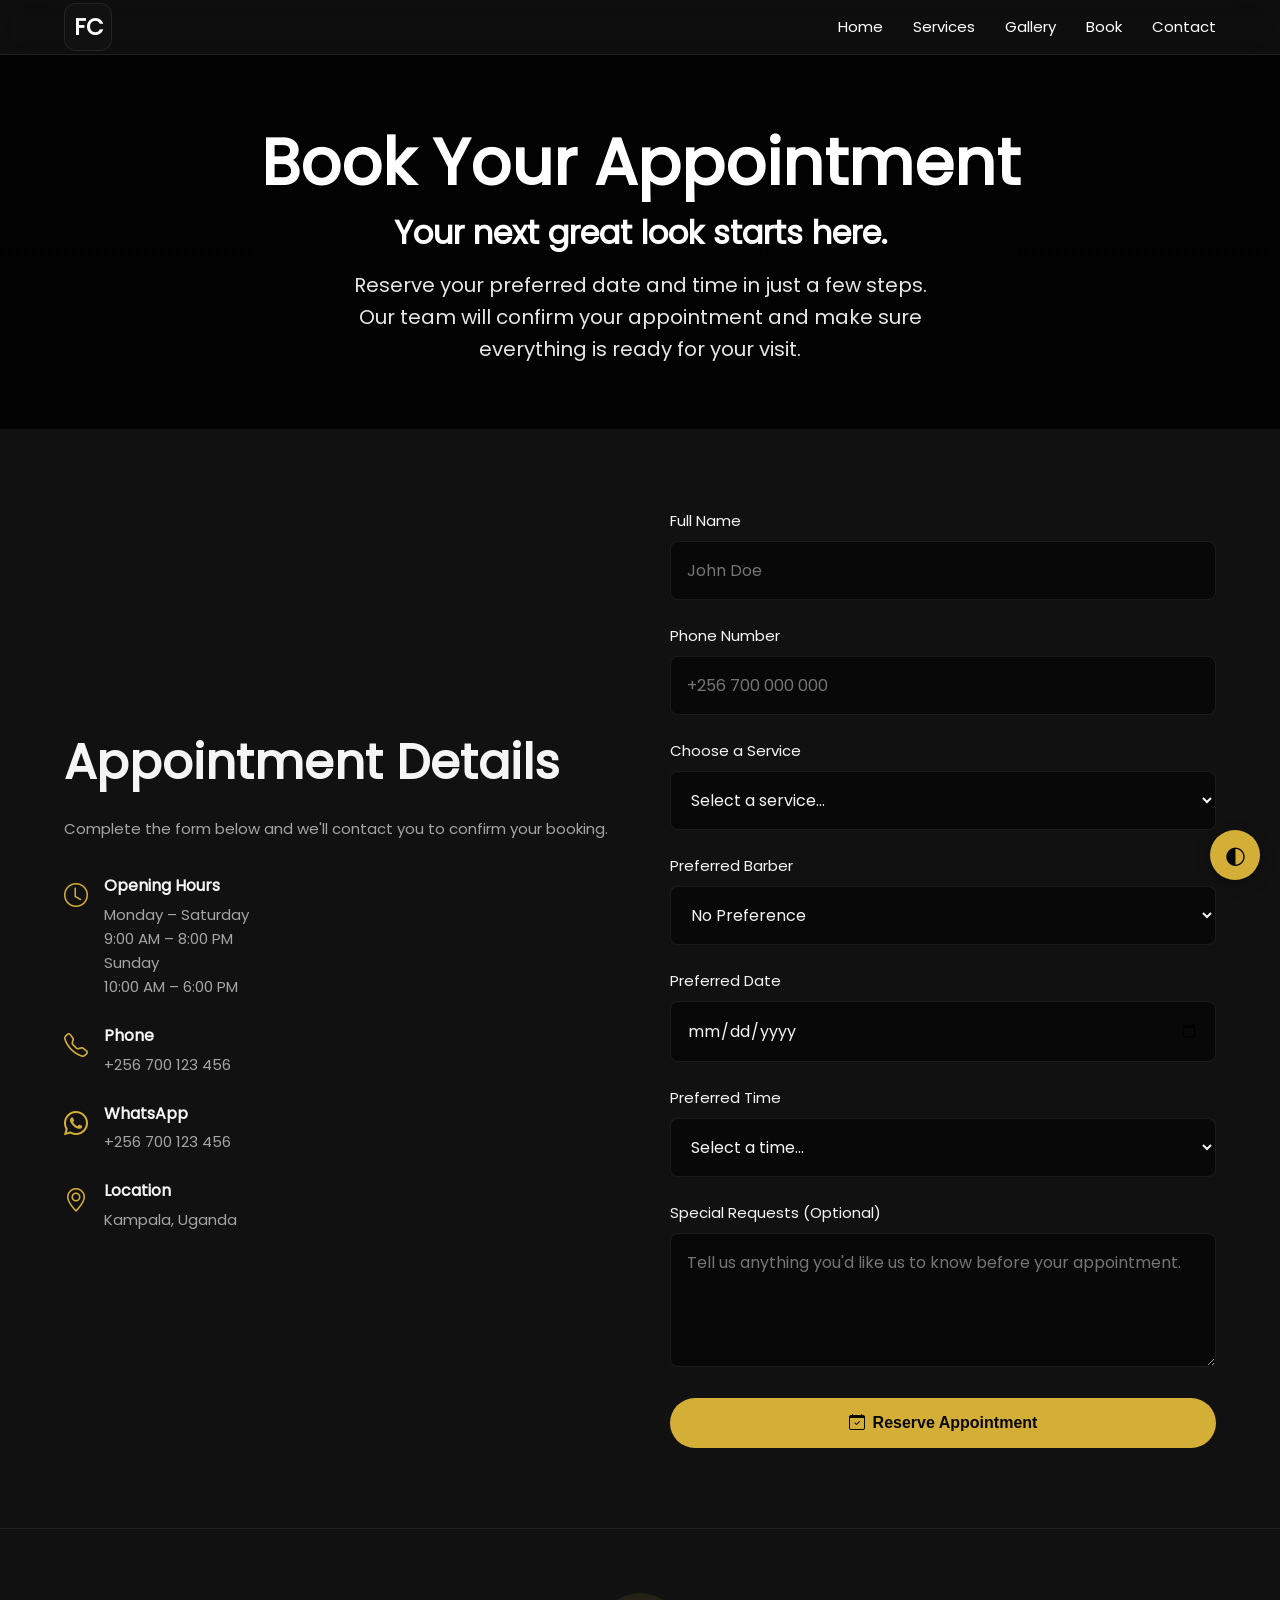
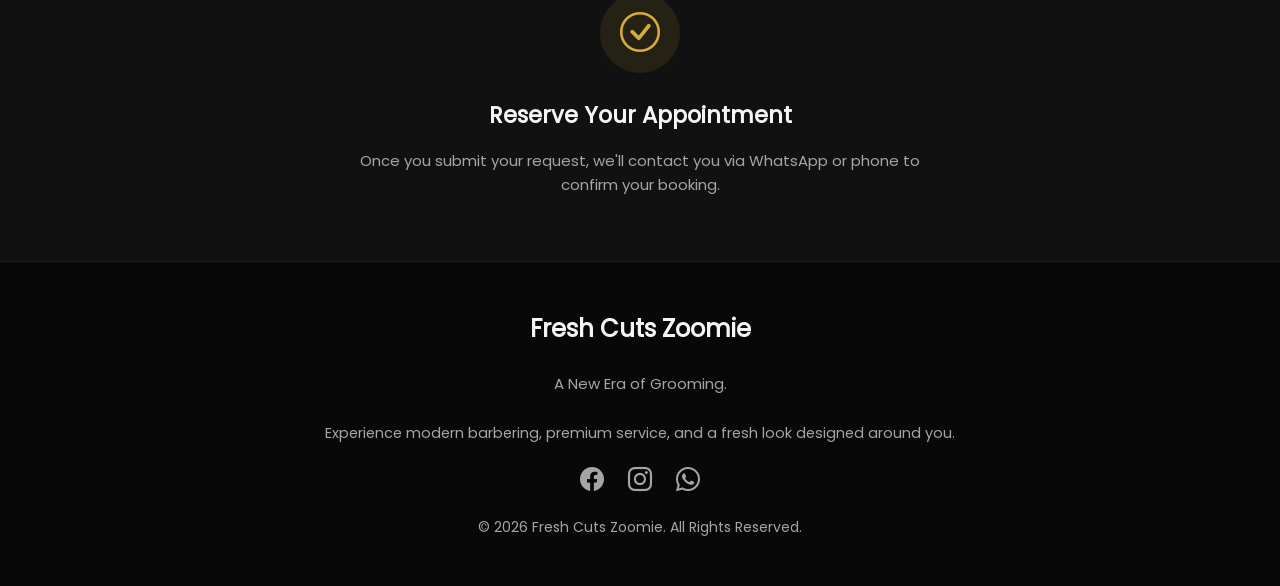
==== commit a6a33c38: "Update contact data with Uganda info, add WhatsApp links, replace team photos" ====
--- a/booking.html
+++ b/booking.html
@@ -53,7 +53,7 @@
                 <div class="drawer-socials">
                     <a href="#"><i class="bi bi-facebook"></i></a>
                     <a href="#"><i class="bi bi-instagram"></i></a>
-                    <a href="#"><i class="bi bi-whatsapp"></i></a>
+                    <a href="https://wa.me/256700123456" target="_blank"><i class="bi bi-whatsapp"></i></a>
                 </div>
             </div>
         </div>
@@ -92,7 +92,7 @@
                         <i class="bi bi-telephone"></i>
                         <div>
                             <h4>Phone</h4>
-                            <p>+1 (555) 123-4567</p>
+                            <p>+256 700 123 456</p>
                         </div>
                     </div>
 
@@ -100,7 +100,7 @@
                         <i class="bi bi-whatsapp"></i>
                         <div>
                             <h4>WhatsApp</h4>
-                            <p>+1 (555) 123-4567</p>
+                            <p>+256 700 123 456</p>
                         </div>
                     </div>
 
@@ -108,7 +108,7 @@
                         <i class="bi bi-geo-alt"></i>
                         <div>
                             <h4>Location</h4>
-                            <p>123 Premium Street, City, Country</p>
+                            <p>Kampala, Uganda</p>
                         </div>
                     </div>
                 </div>
@@ -123,7 +123,7 @@
 
                     <div class="form-group">
                         <label for="phone">Phone Number</label>
-                        <input type="tel" id="phone" name="phone" placeholder="+1 (555) 000-0000" required>
+                        <input type="tel" id="phone" name="phone" placeholder="+256 700 000 000" required>
                     </div>
 
                     <div class="form-group">
@@ -207,7 +207,7 @@
         <div class="footer-socials fl">
             <a href="#"><i class="bi bi-facebook"></i></a>
             <a href="#"><i class="bi bi-instagram"></i></a>
-            <a href="#"><i class="bi bi-whatsapp"></i></a>
+            <a href="https://wa.me/256700123456" target="_blank"><i class="bi bi-whatsapp"></i></a>
         </div>
 
         <small>© 2026 Fresh Cuts Zoomie. All Rights Reserved.</small>
